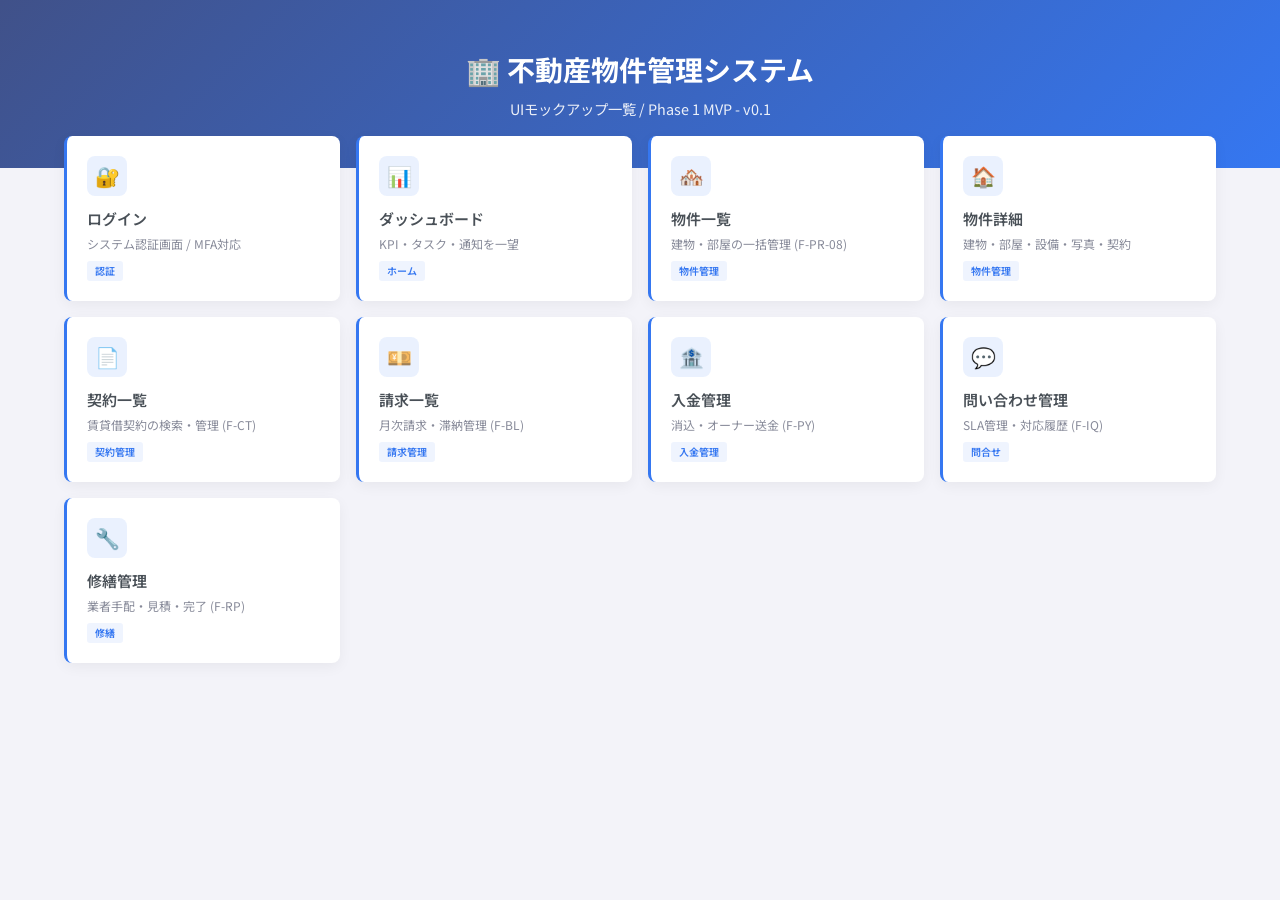
==== index.html @ 060f5cca "Initial commit: AMV mockup HTML pages" ====
<!DOCTYPE html>
<html lang="ja">
<head>
    <meta charset="UTF-8">
    <meta name="viewport" content="width=device-width, initial-scale=1.0">
    <title>不動産物件管理システム - モックアップ一覧</title>
    <link rel="preconnect" href="https://fonts.googleapis.com">
    <link rel="preconnect" href="https://fonts.gstatic.com" crossorigin>
    <link href="https://fonts.googleapis.com/css2?family=Noto+Sans+JP:wght@400;500;600;700&display=swap" rel="stylesheet">
    <link rel="stylesheet" href="assets/css/style.css">
    <style>
        .portal-hero {
            background: linear-gradient(135deg, #405189 0%, #3577f1 100%);
            color: #fff;
            padding: 3rem 2rem;
            text-align: center;
        }
        .portal-hero h1 { font-size: 1.75rem; font-weight: 700; margin-bottom: 0.5rem; }
        .portal-hero p { font-size: 0.9rem; opacity: 0.9; }
        .portal-grid {
            max-width: 1200px;
            margin: -2rem auto 3rem;
            padding: 0 1.5rem;
            display: grid;
            grid-template-columns: repeat(auto-fill, minmax(260px, 1fr));
            gap: 1rem;
        }
        .portal-link {
            display: block;
            background: #fff;
            padding: 1.25rem;
            border-radius: 8px;
            box-shadow: 0 4px 14px rgba(0,0,0,0.05);
            border-left: 3px solid var(--vz-primary);
            text-decoration: none;
            color: inherit;
            transition: transform 0.15s, box-shadow 0.15s;
        }
        .portal-link:hover { transform: translateY(-3px); box-shadow: 0 8px 24px rgba(0,0,0,0.1); }
        .portal-link .icon {
            width: 40px; height: 40px;
            border-radius: 8px;
            background: rgba(53,119,241,0.1);
            color: var(--vz-primary);
            display: inline-flex; align-items: center; justify-content: center;
            font-size: 1.25rem;
            margin-bottom: 0.75rem;
        }
        .portal-link h3 { font-size: 0.9375rem; font-weight: 600; color: var(--vz-heading-color); margin-bottom: 0.3rem; }
        .portal-link p { font-size: 0.75rem; color: var(--vz-muted-color); }
        .portal-link .tag {
            display: inline-block;
            margin-top: 0.5rem;
            padding: 0.15rem 0.5rem;
            border-radius: 3px;
            font-size: 0.625rem;
            background: rgba(53,119,241,0.08);
            color: var(--vz-primary);
            font-weight: 600;
        }
    </style>
</head>
<body>
    <div class="portal-hero">
        <h1>🏢 不動産物件管理システム</h1>
        <p>UIモックアップ一覧 / Phase 1 MVP - v0.1</p>
    </div>

    <div class="portal-grid">
        <a href="login.html" class="portal-link">
            <div class="icon">🔐</div>
            <h3>ログイン</h3>
            <p>システム認証画面 / MFA対応</p>
            <span class="tag">認証</span>
        </a>
        <a href="dashboard.html" class="portal-link">
            <div class="icon">📊</div>
            <h3>ダッシュボード</h3>
            <p>KPI・タスク・通知を一望</p>
            <span class="tag">ホーム</span>
        </a>
        <a href="properties.html" class="portal-link">
            <div class="icon">🏘️</div>
            <h3>物件一覧</h3>
            <p>建物・部屋の一括管理 (F-PR-08)</p>
            <span class="tag">物件管理</span>
        </a>
        <a href="property-detail.html" class="portal-link">
            <div class="icon">🏠</div>
            <h3>物件詳細</h3>
            <p>建物・部屋・設備・写真・契約</p>
            <span class="tag">物件管理</span>
        </a>
        <a href="contracts.html" class="portal-link">
            <div class="icon">📄</div>
            <h3>契約一覧</h3>
            <p>賃貸借契約の検索・管理 (F-CT)</p>
            <span class="tag">契約管理</span>
        </a>
        <a href="invoices.html" class="portal-link">
            <div class="icon">💴</div>
            <h3>請求一覧</h3>
            <p>月次請求・滞納管理 (F-BL)</p>
            <span class="tag">請求管理</span>
        </a>
        <a href="payments.html" class="portal-link">
            <div class="icon">🏦</div>
            <h3>入金管理</h3>
            <p>消込・オーナー送金 (F-PY)</p>
            <span class="tag">入金管理</span>
        </a>
        <a href="inquiries.html" class="portal-link">
            <div class="icon">💬</div>
            <h3>問い合わせ管理</h3>
            <p>SLA管理・対応履歴 (F-IQ)</p>
            <span class="tag">問合せ</span>
        </a>
        <a href="repairs.html" class="portal-link">
            <div class="icon">🔧</div>
            <h3>修繕管理</h3>
            <p>業者手配・見積・完了 (F-RP)</p>
            <span class="tag">修繕</span>
        </a>
    </div>
</body>
</html>
---- assets/css/style.css ----
/* ===========================
   Velzon-inspired Design System
   不動産物件管理システム
   =========================== */

* {
    margin: 0;
    padding: 0;
    box-sizing: border-box;
}

:root {
    /* カラーパレット - Velzon準拠 */
    --vz-primary: #3577f1;
    --vz-primary-rgb: 53, 119, 241;
    --vz-secondary: #405189;
    --vz-success: #0ab39c;
    --vz-warning: #f7b84b;
    --vz-danger: #f06548;
    --vz-info: #299cdb;
    --vz-light: #f3f6f9;
    --vz-dark: #212529;

    /* グレースケール */
    --vz-gray-100: #f3f6f9;
    --vz-gray-200: #eff2f7;
    --vz-gray-300: #e9ebec;
    --vz-gray-400: #ced4da;
    --vz-gray-500: #adb5bd;
    --vz-gray-600: #878a99;
    --vz-gray-700: #495057;
    --vz-gray-800: #343a40;
    --vz-gray-900: #212529;

    /* 背景 */
    --vz-body-bg: #f3f3f9;
    --vz-card-bg: #ffffff;
    --vz-sidebar-bg: #405189;
    --vz-sidebar-dark-bg: #364574;
    --vz-header-bg: #ffffff;

    /* テキスト */
    --vz-body-color: #212529;
    --vz-heading-color: #495057;
    --vz-muted-color: #878a99;
    --vz-sidebar-color: rgba(255, 255, 255, 0.75);
    --vz-sidebar-color-hover: #ffffff;

    /* ボーダー */
    --vz-border-color: #e9ebec;
    --vz-border-radius: 0.25rem;
    --vz-border-radius-lg: 0.4rem;
    --vz-border-radius-xl: 0.5rem;

    /* シャドウ */
    --vz-card-box-shadow: 0 1px 2px rgba(56, 65, 74, 0.15);
    --vz-card-box-shadow-lg: 0 5px 22px rgba(56, 65, 74, 0.08);

    /* サイズ */
    --vz-sidebar-width: 250px;
    --vz-sidebar-width-collapsed: 70px;
    --vz-header-height: 70px;

    /* フォント */
    --vz-body-font-family: 'Noto Sans JP', 'Hiragino Kaku Gothic ProN', 'Meiryo', sans-serif;
    --vz-body-font-size: 0.8125rem;
}

body {
    font-family: var(--vz-body-font-family);
    font-size: var(--vz-body-font-size);
    color: var(--vz-body-color);
    background-color: var(--vz-body-bg);
    line-height: 1.5;
    min-height: 100vh;
}

a { color: var(--vz-primary); text-decoration: none; }
a:hover { color: var(--vz-secondary); }

/* ===========================
   レイアウト
   =========================== */
.app-layout { display: flex; min-height: 100vh; }

/* サイドバー */
.sidebar {
    width: var(--vz-sidebar-width);
    background: var(--vz-sidebar-bg);
    color: var(--vz-sidebar-color);
    position: fixed;
    top: 0; left: 0; bottom: 0;
    z-index: 1000;
    overflow-y: auto;
    transition: width 0.2s ease;
}

.sidebar-brand {
    height: var(--vz-header-height);
    display: flex;
    align-items: center;
    justify-content: center;
    padding: 0 1rem;
    background: var(--vz-sidebar-dark-bg);
    color: #fff;
    font-weight: 700;
    font-size: 1rem;
    letter-spacing: 0.02em;
    border-bottom: 1px solid rgba(255,255,255,0.05);
}

.sidebar-brand .brand-icon {
    width: 32px; height: 32px;
    background: var(--vz-primary);
    border-radius: 6px;
    display: inline-flex;
    align-items: center;
    justify-content: center;
    margin-right: 0.5rem;
    font-size: 1rem;
}

.sidebar-menu {
    padding: 1rem 0.5rem;
    list-style: none;
}

.sidebar-menu .menu-title {
    color: rgba(255, 255, 255, 0.4);
    font-size: 0.6875rem;
    text-transform: uppercase;
    letter-spacing: 0.05em;
    padding: 0.75rem 0.75rem 0.25rem;
    font-weight: 600;
}

.sidebar-menu li a {
    display: flex;
    align-items: center;
    padding: 0.625rem 0.75rem;
    color: var(--vz-sidebar-color);
    border-radius: 4px;
    margin-bottom: 0.125rem;
    font-size: 0.8125rem;
    transition: all 0.15s ease;
}

.sidebar-menu li a:hover {
    background: rgba(255, 255, 255, 0.07);
    color: var(--vz-sidebar-color-hover);
}

.sidebar-menu li a.active {
    background: rgba(255, 255, 255, 0.1);
    color: #fff;
    font-weight: 500;
}

.sidebar-menu .menu-icon {
    width: 18px; margin-right: 10px; text-align: center;
    opacity: 0.85;
}

/* メイン */
.main-wrapper {
    flex: 1;
    margin-left: var(--vz-sidebar-width);
    min-height: 100vh;
    display: flex;
    flex-direction: column;
}

/* ヘッダー */
.header {
    height: var(--vz-header-height);
    background: var(--vz-header-bg);
    border-bottom: 1px solid var(--vz-border-color);
    display: flex;
    align-items: center;
    justify-content: space-between;
    padding: 0 1.5rem;
    position: sticky;
    top: 0;
    z-index: 100;
    box-shadow: var(--vz-card-box-shadow);
}

.header-left { display: flex; align-items: center; gap: 1rem; }
.header-right { display: flex; align-items: center; gap: 0.75rem; }

.menu-toggle {
    width: 36px; height: 36px;
    background: transparent;
    border: none;
    cursor: pointer;
    border-radius: 4px;
    color: var(--vz-gray-700);
    font-size: 1rem;
}
.menu-toggle:hover { background: var(--vz-gray-100); }

.search-bar {
    position: relative;
    display: flex;
    align-items: center;
}
.search-bar input {
    width: 280px;
    padding: 0.45rem 0.75rem 0.45rem 2.25rem;
    background: var(--vz-gray-100);
    border: 1px solid transparent;
    border-radius: 4px;
    font-size: 0.8125rem;
    outline: none;
}
.search-bar input:focus { background: #fff; border-color: var(--vz-primary); }
.search-bar::before {
    content: "🔍";
    position: absolute;
    left: 0.75rem;
    font-size: 0.75rem;
    opacity: 0.5;
}

.header-icon-btn {
    width: 38px; height: 38px;
    border-radius: 4px;
    background: transparent;
    border: none;
    cursor: pointer;
    display: inline-flex;
    align-items: center;
    justify-content: center;
    font-size: 1rem;
    position: relative;
    color: var(--vz-gray-700);
}
.header-icon-btn:hover { background: var(--vz-gray-100); }

.header-icon-btn .badge-dot {
    position: absolute;
    top: 6px; right: 8px;
    width: 8px; height: 8px;
    background: var(--vz-danger);
    border-radius: 50%;
    border: 2px solid #fff;
}

.user-menu {
    display: flex;
    align-items: center;
    gap: 0.5rem;
    padding: 0.25rem 0.5rem;
    border-radius: 4px;
    cursor: pointer;
}
.user-menu:hover { background: var(--vz-gray-100); }
.user-avatar {
    width: 32px; height: 32px;
    border-radius: 50%;
    background: linear-gradient(135deg, var(--vz-primary), var(--vz-secondary));
    display: inline-flex;
    align-items: center;
    justify-content: center;
    color: #fff;
    font-weight: 600;
    font-size: 0.75rem;
}
.user-name {
    font-size: 0.8125rem;
    font-weight: 500;
    color: var(--vz-gray-700);
}
.user-role {
    font-size: 0.6875rem;
    color: var(--vz-muted-color);
    margin-top: 1px;
}

/* ページコンテナ */
.page-container { padding: 1.5rem; flex: 1; }

.page-title-box {
    display: flex;
    align-items: center;
    justify-content: space-between;
    margin-bottom: 1.25rem;
    flex-wrap: wrap;
    gap: 0.75rem;
}
.page-title { font-size: 1rem; font-weight: 600; color: var(--vz-heading-color); }
.breadcrumb {
    list-style: none;
    display: flex;
    gap: 0.5rem;
    font-size: 0.75rem;
    color: var(--vz-muted-color);
}
.breadcrumb li:not(:last-child)::after { content: "/"; margin-left: 0.5rem; opacity: 0.5; }
.breadcrumb a { color: var(--vz-muted-color); }
.breadcrumb a:hover { color: var(--vz-primary); }

/* ===========================
   カード
   =========================== */
.card {
    background: var(--vz-card-bg);
    border-radius: var(--vz-border-radius-lg);
    box-shadow: var(--vz-card-box-shadow);
    border: none;
    margin-bottom: 1.25rem;
    overflow: hidden;
}

.card-header {
    padding: 1rem 1.25rem;
    border-bottom: 1px solid var(--vz-border-color);
    background: transparent;
    display: flex;
    align-items: center;
    justify-content: space-between;
    gap: 0.5rem;
}

.card-body { padding: 1.25rem; }

.card-title {
    font-size: 0.9375rem;
    font-weight: 600;
    color: var(--vz-heading-color);
    margin: 0;
}

.card-subtitle {
    font-size: 0.75rem;
    color: var(--vz-muted-color);
    margin-top: 0.25rem;
}

/* ===========================
   ボタン
   =========================== */
.btn {
    display: inline-flex;
    align-items: center;
    justify-content: center;
    gap: 0.4rem;
    padding: 0.45rem 0.9rem;
    border: 1px solid transparent;
    border-radius: var(--vz-border-radius);
    cursor: pointer;
    font-size: 0.8125rem;
    font-weight: 500;
    transition: all 0.15s ease-in-out;
    text-decoration: none;
    white-space: nowrap;
}
.btn:hover { transform: translateY(-1px); box-shadow: 0 2px 6px rgba(0,0,0,0.08); }
.btn-sm { padding: 0.3rem 0.6rem; font-size: 0.75rem; }
.btn-lg { padding: 0.6rem 1.2rem; font-size: 0.875rem; }

.btn-primary { background: var(--vz-primary); color: #fff; }
.btn-primary:hover { background: #2960c8; color: #fff; }
.btn-secondary { background: var(--vz-secondary); color: #fff; }
.btn-success { background: var(--vz-success); color: #fff; }
.btn-warning { background: var(--vz-warning); color: #fff; }
.btn-danger { background: var(--vz-danger); color: #fff; }
.btn-info { background: var(--vz-info); color: #fff; }
.btn-light { background: var(--vz-gray-100); color: var(--vz-gray-700); border-color: var(--vz-border-color); }
.btn-light:hover { background: var(--vz-gray-200); color: var(--vz-gray-800); }
.btn-outline-primary { background: transparent; color: var(--vz-primary); border-color: var(--vz-primary); }
.btn-outline-primary:hover { background: var(--vz-primary); color: #fff; }
.btn-soft-primary { background: rgba(53, 119, 241, 0.1); color: var(--vz-primary); }
.btn-soft-success { background: rgba(10, 179, 156, 0.1); color: var(--vz-success); }
.btn-soft-warning { background: rgba(247, 184, 75, 0.15); color: #c08a2c; }
.btn-soft-danger { background: rgba(240, 101, 72, 0.1); color: var(--vz-danger); }

/* ===========================
   フォーム
   =========================== */
.form-group { margin-bottom: 1rem; }
.form-label {
    display: block;
    margin-bottom: 0.4rem;
    font-weight: 500;
    color: var(--vz-gray-700);
    font-size: 0.8125rem;
}
.form-control,
.form-select {
    width: 100%;
    padding: 0.45rem 0.75rem;
    border: 1px solid var(--vz-border-color);
    border-radius: var(--vz-border-radius);
    font-size: 0.8125rem;
    color: var(--vz-body-color);
    background: #fff;
    transition: border-color 0.15s, box-shadow 0.15s;
    font-family: inherit;
}
.form-control:focus,
.form-select:focus {
    outline: none;
    border-color: var(--vz-primary);
    box-shadow: 0 0 0 0.15rem rgba(53, 119, 241, 0.1);
}

.input-group {
    display: flex;
    align-items: stretch;
}
.input-group .form-control { border-radius: 4px 0 0 4px; }
.input-group .btn { border-radius: 0 4px 4px 0; }

.form-row {
    display: grid;
    grid-template-columns: repeat(auto-fit, minmax(220px, 1fr));
    gap: 1rem;
}

.checkbox-label, .radio-label {
    display: inline-flex;
    align-items: center;
    gap: 0.4rem;
    font-size: 0.8125rem;
    cursor: pointer;
    margin-right: 1rem;
}

/* ===========================
   テーブル
   =========================== */
.table-responsive { overflow-x: auto; }
.table {
    width: 100%;
    border-collapse: collapse;
    font-size: 0.8125rem;
}
.table th, .table td {
    padding: 0.75rem;
    border-bottom: 1px solid var(--vz-border-color);
    text-align: left;
    vertical-align: middle;
}
.table th {
    font-weight: 600;
    color: var(--vz-heading-color);
    background: var(--vz-gray-100);
    font-size: 0.75rem;
    text-transform: uppercase;
    letter-spacing: 0.02em;
    white-space: nowrap;
}
.table tbody tr:hover { background: rgba(53, 119, 241, 0.025); }

.table-action-btn {
    width: 28px; height: 28px;
    border-radius: 4px;
    background: transparent;
    border: 1px solid var(--vz-border-color);
    cursor: pointer;
    display: inline-flex;
    align-items: center;
    justify-content: center;
    font-size: 0.75rem;
    color: var(--vz-gray-600);
    margin-right: 0.25rem;
}
.table-action-btn:hover { background: var(--vz-gray-100); color: var(--vz-primary); }
.table-action-btn.danger:hover { background: rgba(240,101,72,0.1); color: var(--vz-danger); }

/* ===========================
   バッジ
   =========================== */
.badge {
    display: inline-block;
    padding: 0.3em 0.55em;
    font-size: 0.6875rem;
    font-weight: 600;
    border-radius: var(--vz-border-radius);
    line-height: 1;
    letter-spacing: 0.02em;
}
.badge-soft-primary { background: rgba(53, 119, 241, 0.1); color: var(--vz-primary); }
.badge-soft-secondary { background: rgba(64, 81, 137, 0.1); color: var(--vz-secondary); }
.badge-soft-success { background: rgba(10, 179, 156, 0.1); color: var(--vz-success); }
.badge-soft-warning { background: rgba(247, 184, 75, 0.15); color: #c08a2c; }
.badge-soft-danger { background: rgba(240, 101, 72, 0.1); color: var(--vz-danger); }
.badge-soft-info { background: rgba(41, 156, 219, 0.1); color: var(--vz-info); }
.badge-soft-dark { background: rgba(33, 37, 41, 0.1); color: var(--vz-gray-800); }

/* ===========================
   アラート
   =========================== */
.alert {
    padding: 0.75rem 1rem;
    border-radius: var(--vz-border-radius);
    margin-bottom: 1rem;
    font-size: 0.8125rem;
    display: flex;
    align-items: center;
    gap: 0.5rem;
}
.alert-primary { background: rgba(53, 119, 241, 0.1); color: var(--vz-primary); }
.alert-success { background: rgba(10, 179, 156, 0.1); color: var(--vz-success); }
.alert-warning { background: rgba(247, 184, 75, 0.15); color: #b8801f; }
.alert-danger { background: rgba(240, 101, 72, 0.1); color: var(--vz-danger); }

/* ===========================
   グリッド
   =========================== */
.row { display: flex; flex-wrap: wrap; margin: -0.5rem; }
.col { flex: 1; padding: 0.5rem; min-width: 0; }
.col-12 { width: 100%; padding: 0.5rem; }
.col-6 { width: 50%; padding: 0.5rem; }
.col-4 { width: 33.333%; padding: 0.5rem; }
.col-3 { width: 25%; padding: 0.5rem; }
.col-8 { width: 66.667%; padding: 0.5rem; }
.col-9 { width: 75%; padding: 0.5rem; }

@media (max-width: 992px) {
    .col-3, .col-4 { width: 50%; }
}
@media (max-width: 768px) {
    .col-3, .col-4, .col-6, .col-8, .col-9 { width: 100%; }
    .sidebar { transform: translateX(-100%); }
    .sidebar.show { transform: translateX(0); }
    .main-wrapper { margin-left: 0; }
    .search-bar input { width: 160px; }
}

/* ===========================
   KPIカード (Dashboard)
   =========================== */
.kpi-card {
    background: #fff;
    border-radius: var(--vz-border-radius-lg);
    padding: 1.25rem;
    box-shadow: var(--vz-card-box-shadow);
    display: flex;
    align-items: flex-start;
    justify-content: space-between;
    gap: 0.75rem;
    border-left: 3px solid var(--vz-primary);
}
.kpi-card.success { border-left-color: var(--vz-success); }
.kpi-card.warning { border-left-color: var(--vz-warning); }
.kpi-card.danger { border-left-color: var(--vz-danger); }
.kpi-card.info { border-left-color: var(--vz-info); }

.kpi-label {
    font-size: 0.6875rem;
    text-transform: uppercase;
    letter-spacing: 0.04em;
    color: var(--vz-muted-color);
    font-weight: 600;
    margin-bottom: 0.5rem;
}
.kpi-value {
    font-size: 1.5rem;
    font-weight: 700;
    color: var(--vz-heading-color);
    line-height: 1;
}
.kpi-unit { font-size: 0.875rem; color: var(--vz-muted-color); margin-left: 0.25rem; }
.kpi-delta { font-size: 0.75rem; margin-top: 0.5rem; color: var(--vz-success); }
.kpi-delta.down { color: var(--vz-danger); }

.kpi-icon {
    width: 42px; height: 42px;
    border-radius: 50%;
    background: rgba(53, 119, 241, 0.1);
    color: var(--vz-primary);
    display: inline-flex;
    align-items: center;
    justify-content: center;
    font-size: 1.1rem;
    flex-shrink: 0;
}
.kpi-card.success .kpi-icon { background: rgba(10, 179, 156, 0.1); color: var(--vz-success); }
.kpi-card.warning .kpi-icon { background: rgba(247, 184, 75, 0.15); color: #c08a2c; }
.kpi-card.danger .kpi-icon { background: rgba(240, 101, 72, 0.1); color: var(--vz-danger); }
.kpi-card.info .kpi-icon { background: rgba(41, 156, 219, 0.1); color: var(--vz-info); }

/* ===========================
   タブ
   =========================== */
.nav-tabs {
    display: flex;
    gap: 0.25rem;
    list-style: none;
    border-bottom: 1px solid var(--vz-border-color);
    margin-bottom: 1rem;
    overflow-x: auto;
}
.nav-tabs li a {
    display: inline-block;
    padding: 0.6rem 1rem;
    color: var(--vz-gray-700);
    font-size: 0.8125rem;
    font-weight: 500;
    border-bottom: 2px solid transparent;
    margin-bottom: -1px;
    white-space: nowrap;
}
.nav-tabs li a:hover { color: var(--vz-primary); }
.nav-tabs li a.active {
    color: var(--vz-primary);
    border-bottom-color: var(--vz-primary);
}

/* ===========================
   ページネーション
   =========================== */
.pagination {
    display: flex;
    list-style: none;
    gap: 0.25rem;
    align-items: center;
    justify-content: flex-end;
    padding: 1rem;
}
.pagination li a {
    display: inline-flex;
    align-items: center;
    justify-content: center;
    min-width: 32px;
    height: 32px;
    padding: 0 0.5rem;
    border: 1px solid var(--vz-border-color);
    border-radius: 4px;
    color: var(--vz-gray-700);
    background: #fff;
    font-size: 0.75rem;
}
.pagination li a:hover { background: var(--vz-gray-100); }
.pagination li.active a { background: var(--vz-primary); color: #fff; border-color: var(--vz-primary); }

/* ===========================
   タスク・通知リスト
   =========================== */
.list-group { list-style: none; }
.list-item {
    display: flex;
    align-items: flex-start;
    gap: 0.75rem;
    padding: 0.85rem 0;
    border-bottom: 1px solid var(--vz-border-color);
}
.list-item:last-child { border-bottom: none; }

.list-item-icon {
    width: 36px; height: 36px;
    border-radius: 50%;
    background: var(--vz-gray-100);
    display: inline-flex;
    align-items: center;
    justify-content: center;
    flex-shrink: 0;
    font-size: 0.875rem;
}

.list-item-body { flex: 1; min-width: 0; }
.list-item-title {
    font-size: 0.8125rem;
    font-weight: 500;
    color: var(--vz-heading-color);
    margin-bottom: 0.15rem;
}
.list-item-meta { font-size: 0.6875rem; color: var(--vz-muted-color); }

/* ===========================
   ユーティリティ
   =========================== */
.d-flex { display: flex; }
.flex-wrap { flex-wrap: wrap; }
.align-center { align-items: center; }
.justify-between { justify-content: space-between; }
.justify-end { justify-content: flex-end; }
.gap-1 { gap: 0.25rem; }
.gap-2 { gap: 0.5rem; }
.gap-3 { gap: 1rem; }
.text-muted { color: var(--vz-muted-color); }
.text-end { text-align: right; }
.text-center { text-align: center; }
.fw-bold { font-weight: 600; }
.fw-semibold { font-weight: 500; }
.mb-0 { margin-bottom: 0 !important; }
.mb-1 { margin-bottom: 0.25rem; }
.mb-2 { margin-bottom: 0.5rem; }
.mb-3 { margin-bottom: 1rem; }
.mb-4 { margin-bottom: 1.5rem; }
.mt-2 { margin-top: 0.5rem; }
.mt-3 { margin-top: 1rem; }
.mt-4 { margin-top: 1.5rem; }
.w-100 { width: 100%; }
.fs-sm { font-size: 0.75rem; }
.fs-lg { font-size: 0.9375rem; }

/* スクロールバー */
.sidebar::-webkit-scrollbar { width: 6px; }
.sidebar::-webkit-scrollbar-thumb { background: rgba(255,255,255,0.15); border-radius: 3px; }

/* 状態色付きドット */
.status-dot {
    display: inline-block;
    width: 8px; height: 8px;
    border-radius: 50%;
    margin-right: 0.4rem;
    vertical-align: middle;
}
.status-dot.success { background: var(--vz-success); }
.status-dot.warning { background: var(--vz-warning); }
.status-dot.danger { background: var(--vz-danger); }
.status-dot.muted { background: var(--vz-gray-400); }
.status-dot.info { background: var(--vz-info); }

/* 認証ページ */
.auth-page {
    min-height: 100vh;
    display: flex;
    align-items: center;
    justify-content: center;
    background: linear-gradient(135deg, #405189 0%, #3577f1 100%);
    padding: 2rem;
}
.auth-card {
    width: 100%;
    max-width: 420px;
    background: #fff;
    border-radius: 0.5rem;
    padding: 2rem;
    box-shadow: 0 10px 40px rgba(0,0,0,0.15);
}
.auth-logo {
    text-align: center;
    margin-bottom: 1.5rem;
}
.auth-logo .logo-icon {
    display: inline-flex;
    width: 56px; height: 56px;
    border-radius: 12px;
    background: linear-gradient(135deg, var(--vz-primary), var(--vz-secondary));
    color: #fff;
    align-items: center;
    justify-content: center;
    font-size: 1.5rem;
    margin-bottom: 0.75rem;
}
.auth-title {
    text-align: center;
    margin-bottom: 1.5rem;
    color: var(--vz-heading-color);
}
.auth-title h2 { font-size: 1.25rem; font-weight: 600; margin-bottom: 0.25rem; }
.auth-title p { font-size: 0.8125rem; color: var(--vz-muted-color); }

/* 物件カード */
.property-card {
    background: #fff;
    border-radius: var(--vz-border-radius-lg);
    box-shadow: var(--vz-card-box-shadow);
    overflow: hidden;
    transition: transform 0.15s, box-shadow 0.15s;
}
.property-card:hover { transform: translateY(-2px); box-shadow: var(--vz-card-box-shadow-lg); }
.property-thumb {
    height: 140px;
    background: linear-gradient(135deg, #cbd5e1, #94a3b8);
    display: flex;
    align-items: center;
    justify-content: center;
    color: rgba(255,255,255,0.9);
    font-size: 2.5rem;
    position: relative;
}
.property-thumb .occupancy-tag {
    position: absolute;
    top: 0.5rem; left: 0.5rem;
    padding: 0.2rem 0.5rem;
    background: rgba(0,0,0,0.55);
    color: #fff;
    border-radius: 3px;
    font-size: 0.6875rem;
    font-weight: 500;
}
.property-info { padding: 0.85rem 1rem; }
.property-name { font-size: 0.875rem; font-weight: 600; color: var(--vz-heading-color); margin-bottom: 0.2rem; }
.property-addr { font-size: 0.75rem; color: var(--vz-muted-color); margin-bottom: 0.5rem; }
.property-meta {
    display: flex;
    flex-wrap: wrap;
    gap: 0.5rem;
    font-size: 0.6875rem;
    color: var(--vz-gray-700);
    border-top: 1px solid var(--vz-border-color);
    padding-top: 0.5rem;
}
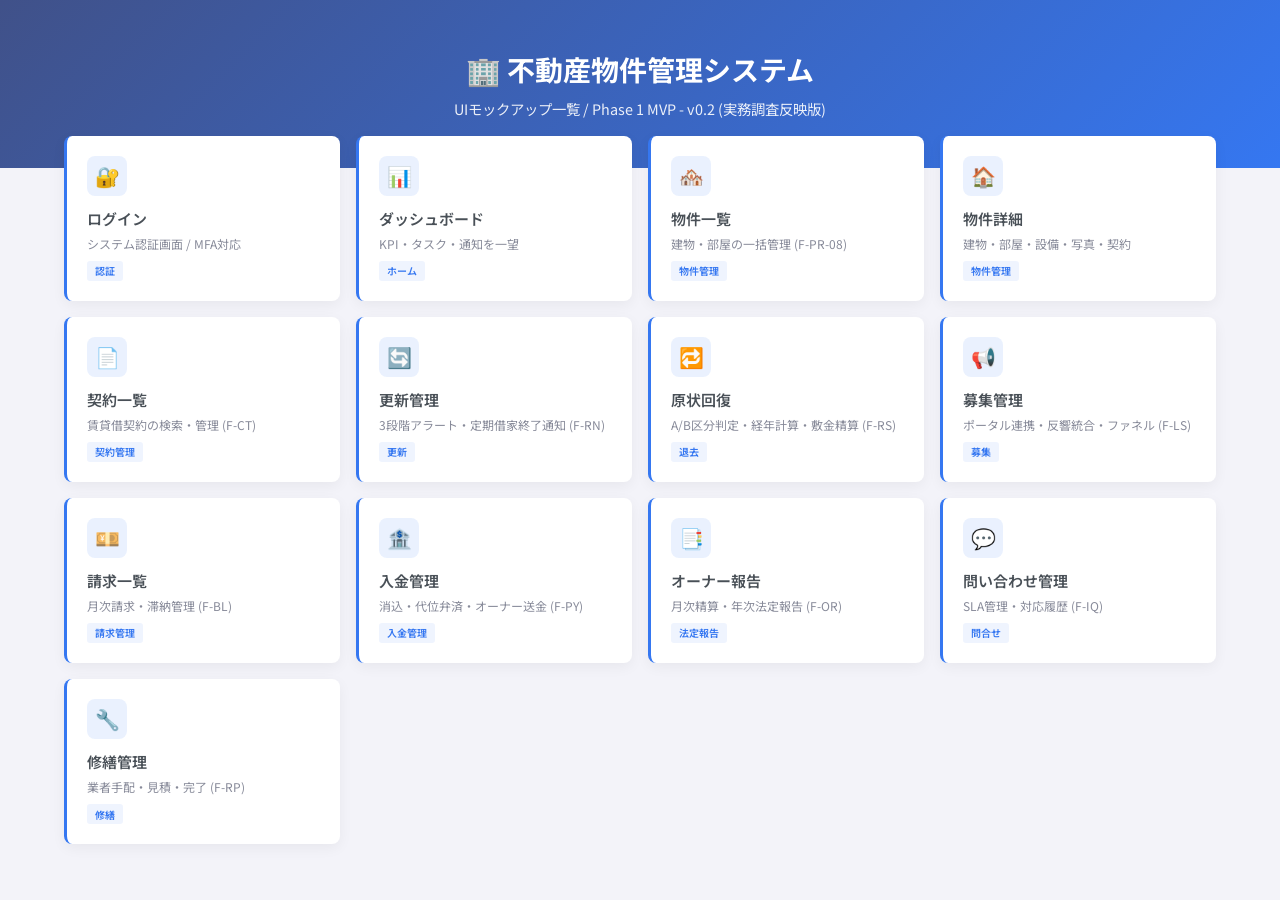
==== commit 85be25f1: "Update mockups: add listings/owner-reports/renewals/restoration pages and refine existing screens" ====
--- a/index.html
+++ b/index.html
@@ -63,7 +63,7 @@
 <body>
     <div class="portal-hero">
         <h1>🏢 不動産物件管理システム</h1>
-        <p>UIモックアップ一覧 / Phase 1 MVP - v0.1</p>
+        <p>UIモックアップ一覧 / Phase 1 MVP - v0.2 (実務調査反映版)</p>
     </div>
 
     <div class="portal-grid">
@@ -97,6 +97,24 @@
             <p>賃貸借契約の検索・管理 (F-CT)</p>
             <span class="tag">契約管理</span>
         </a>
+        <a href="renewals.html" class="portal-link">
+            <div class="icon">🔄</div>
+            <h3>更新管理</h3>
+            <p>3段階アラート・定期借家終了通知 (F-RN)</p>
+            <span class="tag">更新</span>
+        </a>
+        <a href="restoration.html" class="portal-link">
+            <div class="icon">🔁</div>
+            <h3>原状回復</h3>
+            <p>A/B区分判定・経年計算・敷金精算 (F-RS)</p>
+            <span class="tag">退去</span>
+        </a>
+        <a href="listings.html" class="portal-link">
+            <div class="icon">📢</div>
+            <h3>募集管理</h3>
+            <p>ポータル連携・反響統合・ファネル (F-LS)</p>
+            <span class="tag">募集</span>
+        </a>
         <a href="invoices.html" class="portal-link">
             <div class="icon">💴</div>
             <h3>請求一覧</h3>
@@ -106,8 +124,14 @@
         <a href="payments.html" class="portal-link">
             <div class="icon">🏦</div>
             <h3>入金管理</h3>
-            <p>消込・オーナー送金 (F-PY)</p>
+            <p>消込・代位弁済・オーナー送金 (F-PY)</p>
             <span class="tag">入金管理</span>
+        </a>
+        <a href="owner-reports.html" class="portal-link">
+            <div class="icon">📑</div>
+            <h3>オーナー報告</h3>
+            <p>月次精算・年次法定報告 (F-OR)</p>
+            <span class="tag">法定報告</span>
         </a>
         <a href="inquiries.html" class="portal-link">
             <div class="icon">💬</div>
